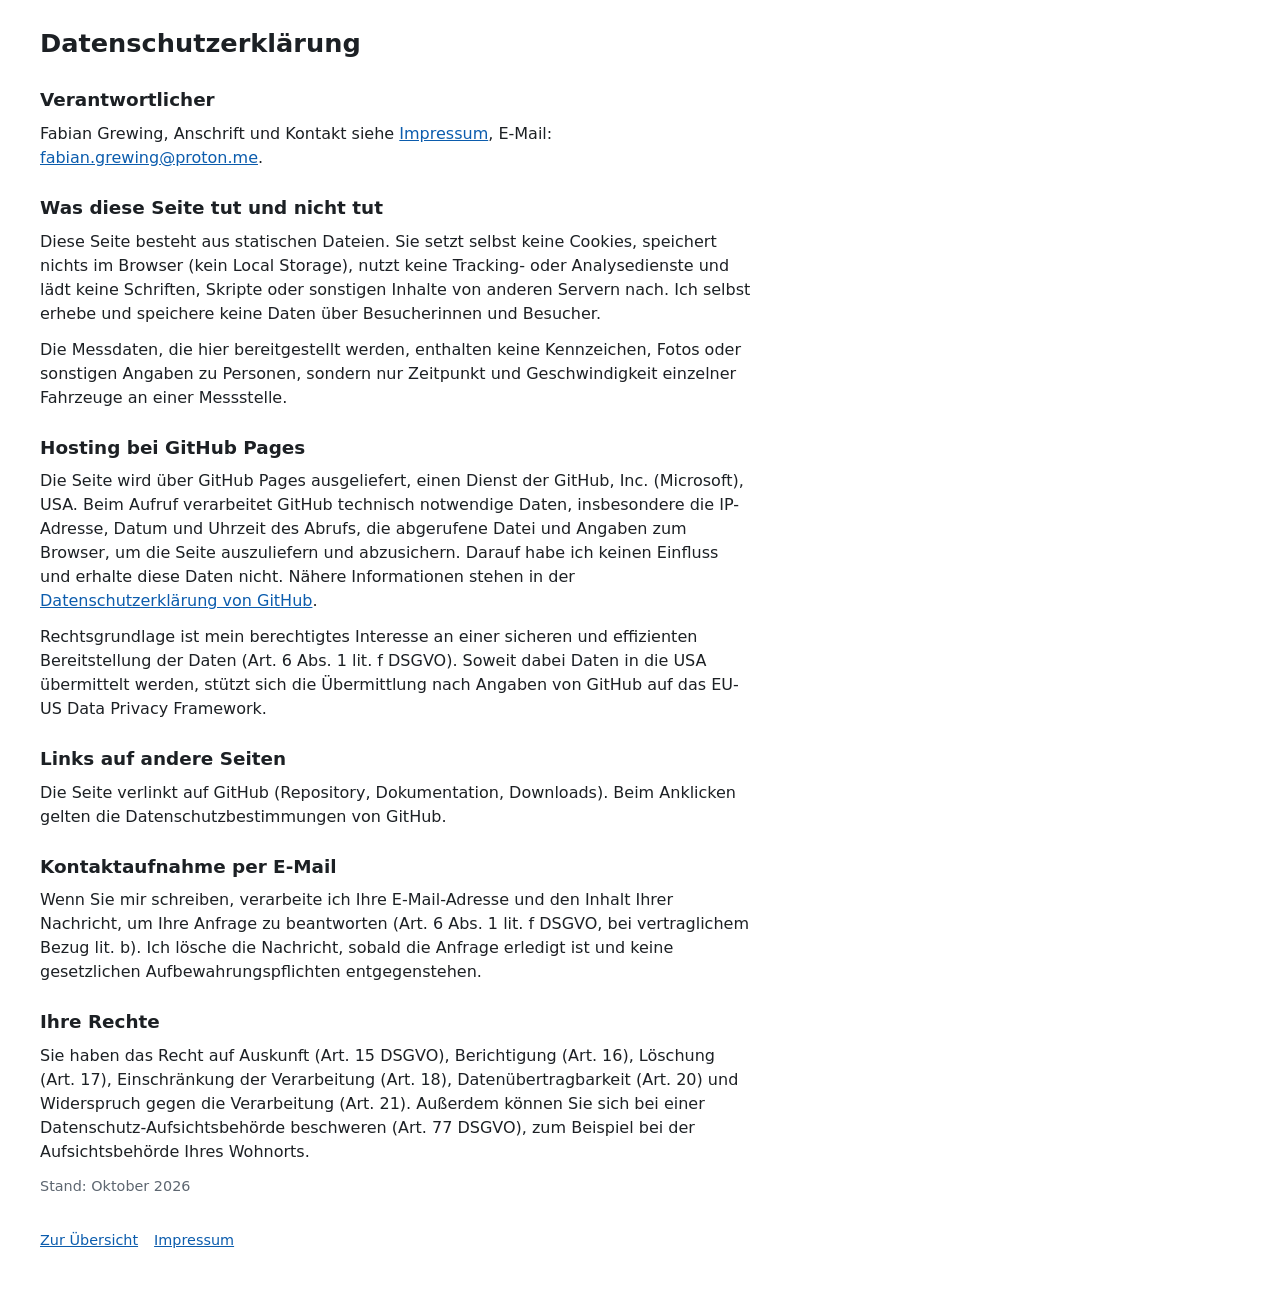
==== site/datenschutz.html @ 5bd1fc88 "Impressum und Datenschutzerklärung" ====
<!doctype html>
<!-- SPDX-License-Identifier: MIT -->
<html lang="de">
<head>
<meta charset="utf-8">
<meta name="viewport" content="width=device-width, initial-scale=1">
<title>Datenschutz – Neuss Dialogdisplays</title>
<link rel="stylesheet" href="style.css">
</head>
<body>
<main class="text">
  <h1>Datenschutzerklärung</h1>

  <h2>Verantwortlicher</h2>
  <p>
    Fabian Grewing, Anschrift und Kontakt siehe <a href="impressum.html">Impressum</a>,
    E-Mail: <a href="mailto:fabian.grewing@proton.me">fabian.grewing@proton.me</a>.
  </p>

  <h2>Was diese Seite tut und nicht tut</h2>
  <p>
    Diese Seite besteht aus statischen Dateien. Sie setzt selbst keine Cookies, speichert nichts im
    Browser (kein Local Storage), nutzt keine Tracking- oder Analysedienste und lädt keine Schriften,
    Skripte oder sonstigen Inhalte von anderen Servern nach. Ich selbst erhebe und speichere keine
    Daten über Besucherinnen und Besucher.
  </p>
  <p>
    Die Messdaten, die hier bereitgestellt werden, enthalten keine Kennzeichen, Fotos oder sonstigen
    Angaben zu Personen, sondern nur Zeitpunkt und Geschwindigkeit einzelner Fahrzeuge an einer Messstelle.
  </p>

  <h2>Hosting bei GitHub Pages</h2>
  <p>
    Die Seite wird über GitHub Pages ausgeliefert, einen Dienst der GitHub, Inc. (Microsoft), USA.
    Beim Aufruf verarbeitet GitHub technisch notwendige Daten, insbesondere die IP-Adresse, Datum und
    Uhrzeit des Abrufs, die abgerufene Datei und Angaben zum Browser, um die Seite auszuliefern und
    abzusichern. Darauf habe ich keinen Einfluss und erhalte diese Daten nicht. Nähere Informationen
    stehen in der
    <a href="https://docs.github.com/de/site-policy/privacy-policies/github-general-privacy-statement">Datenschutzerklärung von GitHub</a>.
  </p>
  <p>
    Rechtsgrundlage ist mein berechtigtes Interesse an einer sicheren und effizienten Bereitstellung der
    Daten (Art. 6 Abs. 1 lit. f DSGVO). Soweit dabei Daten in die USA übermittelt werden, stützt sich
    die Übermittlung nach Angaben von GitHub auf das EU-US Data Privacy Framework.
  </p>

  <h2>Links auf andere Seiten</h2>
  <p>
    Die Seite verlinkt auf GitHub (Repository, Dokumentation, Downloads). Beim Anklicken gelten die
    Datenschutzbestimmungen von GitHub.
  </p>

  <h2>Kontaktaufnahme per E-Mail</h2>
  <p>
    Wenn Sie mir schreiben, verarbeite ich Ihre E-Mail-Adresse und den Inhalt Ihrer Nachricht, um Ihre
    Anfrage zu beantworten (Art. 6 Abs. 1 lit. f DSGVO, bei vertraglichem Bezug lit. b). Ich lösche die
    Nachricht, sobald die Anfrage erledigt ist und keine gesetzlichen Aufbewahrungspflichten
    entgegenstehen.
  </p>

  <h2>Ihre Rechte</h2>
  <p>
    Sie haben das Recht auf Auskunft (Art. 15 DSGVO), Berichtigung (Art. 16), Löschung (Art. 17),
    Einschränkung der Verarbeitung (Art. 18), Datenübertragbarkeit (Art. 20) und Widerspruch gegen die
    Verarbeitung (Art. 21). Außerdem können Sie sich bei einer Datenschutz-Aufsichtsbehörde beschweren
    (Art. 77 DSGVO), zum Beispiel bei der Aufsichtsbehörde Ihres Wohnorts.
  </p>

  <p class="muted">Stand: Oktober 2026</p>

  <footer class="muted">
    <p><a href="index.html">Zur Übersicht</a><a href="impressum.html">Impressum</a></p>
  </footer>
</main>
</body>
</html>
---- site/style.css ----
/* SPDX-License-Identifier: MIT */
:root {
  --bg: #ffffff; --fg: #1c2024; --muted: #5d6670; --line: #d9dee3;
  --head: #f1f4f6; --link: #0b5cad; --warn: #b45309; --focus: #0b5cad;
  --bad-bg: #f6c9c9; --mid-bg: #fbe9a6;
}
@media (prefers-color-scheme: dark) {
  :root:not([data-theme="light"]) {
    --bg: #14181c; --fg: #e6e9ec; --muted: #9aa4ae; --line: #2b333b;
    --head: #1c2227; --link: #6cb2f2; --warn: #f0a24b; --focus: #6cb2f2;
    --bad-bg: #6b2a2d; --mid-bg: #5e4c14;
  }
}
* { box-sizing: border-box; }
body {
  margin: 0; padding: 24px 16px 48px; background: var(--bg); color: var(--fg);
  font: 16px/1.5 system-ui, -apple-system, "Segoe UI", Roboto, sans-serif;
}
main { max-width: 1200px; margin: 0 auto; }
h1 { font-size: 1.6rem; margin: 0 0 8px; }
p { margin: 0 0 12px; max-width: 70ch; }
a { color: var(--link); }
a:focus-visible, input:focus-visible, th button:focus-visible { outline: 2px solid var(--focus); outline-offset: 2px; }
.links { display: flex; flex-wrap: wrap; gap: 8px 20px; margin: 16px 0 24px; padding: 0; list-style: none; }
.muted { color: var(--muted); font-size: 0.9rem; }
label { display: block; font-weight: 600; margin-bottom: 4px; }
input[type="search"] {
  width: 100%; max-width: 360px; padding: 8px 10px; font: inherit;
  color: var(--fg); background: var(--bg); border: 1px solid var(--line); border-radius: 6px;
}
.tablewrap { overflow-x: auto; margin-top: 16px; border: 1px solid var(--line); border-radius: 6px; }
table { border-collapse: collapse; width: 100%; font-size: 0.9rem; }
th, td { padding: 6px 10px; text-align: left; border-bottom: 1px solid var(--line); white-space: nowrap; }
td.num, th.num { text-align: right; font-variant-numeric: tabular-nums; }
thead th { background: var(--head); position: sticky; top: 0; }
th button { all: unset; cursor: pointer; font-weight: 600; }
th button::after { content: " ↕"; color: var(--muted); }
th[aria-sort="ascending"] button::after { content: " ↑"; color: var(--fg); }
th[aria-sort="descending"] button::after { content: " ↓"; color: var(--fg); }
tbody tr:last-child td { border-bottom: 0; }
td.bad { background: var(--bad-bg); }
td.mid { background: var(--mid-bg); }
.warn { color: var(--warn); cursor: help; }
#status { margin-top: 16px; }

/* Fusszeile und Textseiten (Impressum, Datenschutz) */
footer { margin-top: 32px; }
footer a + a { margin-left: 16px; }
.text h2 { font-size: 1.15rem; margin: 24px 0 8px; }
.text ul { margin: 0 0 12px; padding-left: 1.2em; max-width: 70ch; }
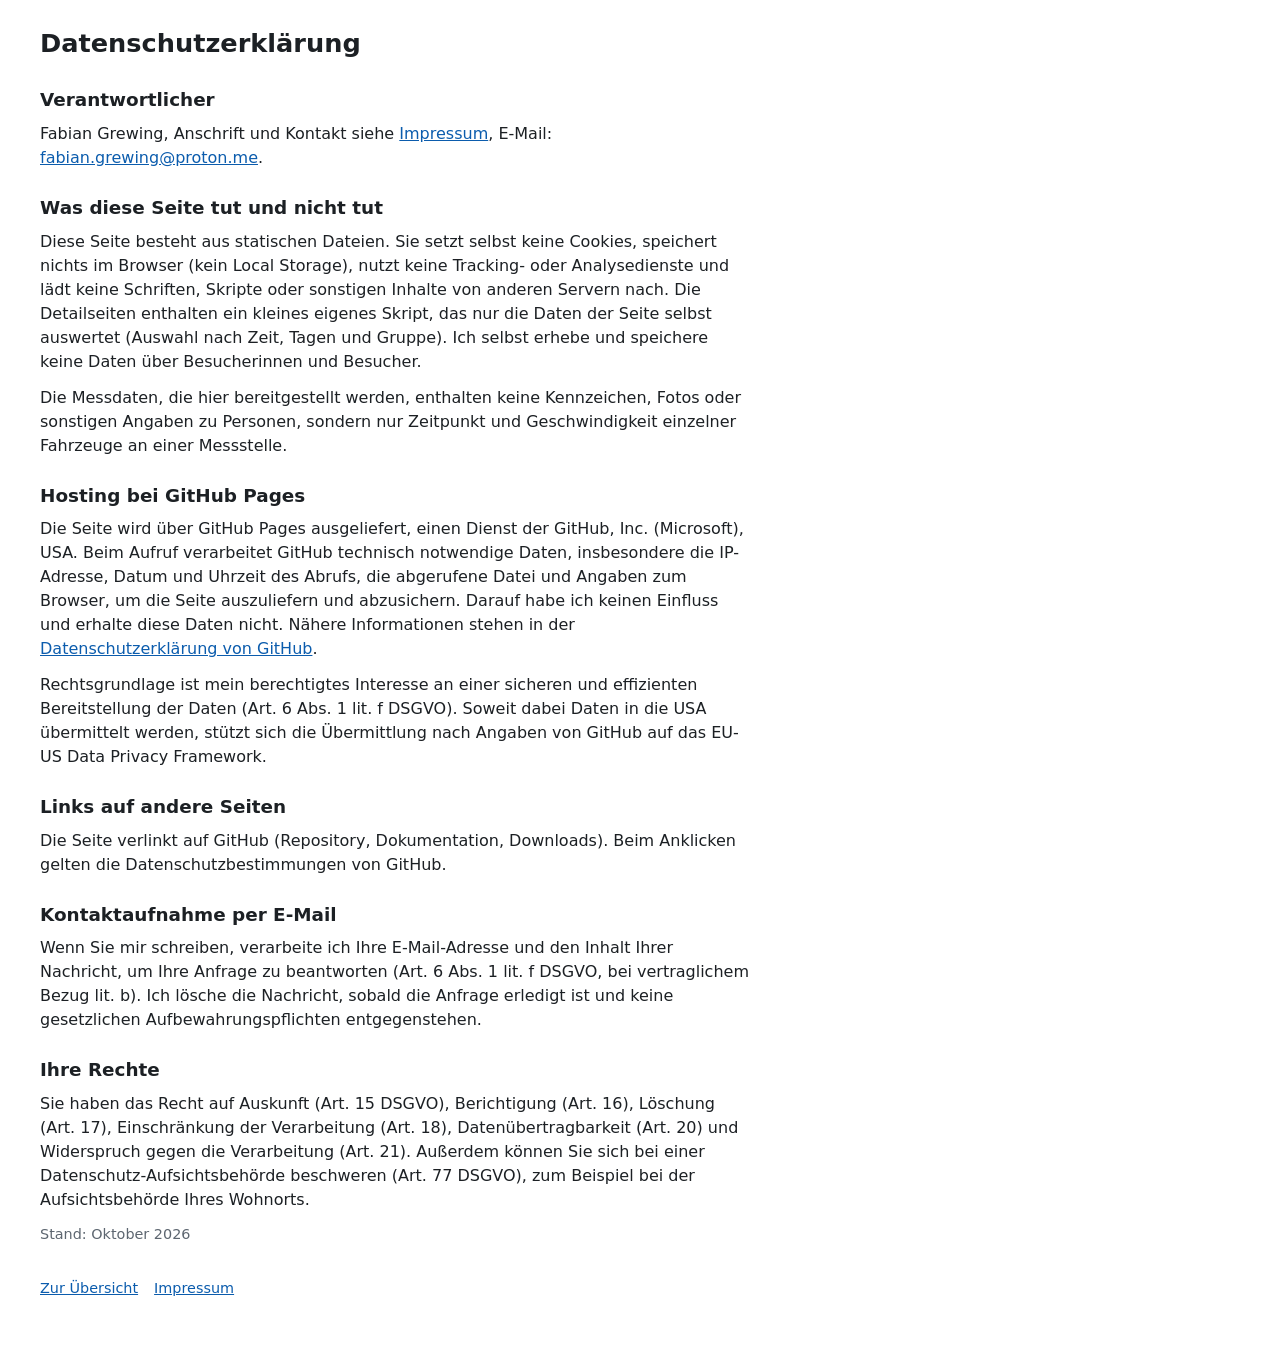
==== commit 92721f28: "Seiten: Auswahl nach Zeit, Tagen und Gruppe, Gruppentabelle, Tag/Nacht-Vergleich site/filter.js lies" ====
--- a/site/datenschutz.html
+++ b/site/datenschutz.html
@@ -21,7 +21,7 @@
   <p>
     Diese Seite besteht aus statischen Dateien. Sie setzt selbst keine Cookies, speichert nichts im
     Browser (kein Local Storage), nutzt keine Tracking- oder Analysedienste und lädt keine Schriften,
-    Skripte oder sonstigen Inhalte von anderen Servern nach. Ich selbst erhebe und speichere keine
+    Skripte oder sonstigen Inhalte von anderen Servern nach. Die Detailseiten enthalten ein kleines eigenes Skript, das nur die Daten der Seite selbst auswertet (Auswahl nach Zeit, Tagen und Gruppe). Ich selbst erhebe und speichere keine
     Daten über Besucherinnen und Besucher.
   </p>
   <p>
--- a/site/style.css
+++ b/site/style.css
@@ -48,3 +48,63 @@
 footer a + a { margin-left: 16px; }
 .text h2 { font-size: 1.15rem; margin: 24px 0 8px; }
 .text ul { margin: 0 0 12px; padding-left: 1.2em; max-width: 70ch; }
+
+/* Auswahl und Filter ueber der Tabelle */
+.controls { display: flex; flex-wrap: wrap; gap: 12px 24px; align-items: end; }
+select {
+  padding: 8px 10px; font: inherit; color: var(--fg); background: var(--bg);
+  border: 1px solid var(--line); border-radius: 6px;
+}
+select:focus-visible { outline: 2px solid var(--focus); outline-offset: 2px; }
+
+/* Detailseiten der Standorte (seiten_bauen.py) */
+:root { --ok-bg: #cfe8d5; --ok-fg: #14532d; --mid-fg: #5b4400; --bad-fg: #7f1d1d; }
+@media (prefers-color-scheme: dark) {
+  :root:not([data-theme="light"]) { --ok-bg: #1f4a2c; --ok-fg: #c8f0d2; --mid-fg: #f6e3a0; --bad-fg: #f8c9c9; }
+}
+.detail { max-width: 1000px; }
+.detail h2 { font-size: 1.3rem; margin: 32px 0 8px; }
+.detail h3 { font-size: 1.1rem; margin: 0 0 8px; }
+.detail h4 { font-size: 1rem; margin: 20px 0 6px; }
+.detail h5 { font-size: 0.95rem; margin: 12px 0 0; }
+.detail td, .detail th { white-space: normal; }
+.detail td.num, .detail th.num { white-space: nowrap; }
+.detail th[scope="row"] { font-weight: 600; }
+.detail caption { text-align: left; padding: 6px 10px; }
+.badge { display: inline-block; padding: 1px 9px; border-radius: 999px; font-size: 0.85rem; font-weight: 600; }
+.badge.ok { background: var(--ok-bg); color: var(--ok-fg); }
+.badge.mid { background: var(--mid-bg); color: var(--mid-fg); }
+.badge.bad { background: var(--bad-bg); color: var(--bad-fg); }
+.card { border: 1px solid var(--line); border-radius: 8px; padding: 4px 16px 8px; margin: 12px 0; }
+.card h4 { margin-top: 12px; }
+blockquote.verw { margin: 8px 0; padding: 2px 16px; border-left: 4px solid var(--line); background: var(--head); }
+blockquote.verw p { margin: 8px 0; }
+dl.facts { display: grid; grid-template-columns: max-content 1fr; gap: 2px 20px; margin: 8px 0 12px; }
+dl.facts dt { color: var(--muted); }
+dl.facts dd { margin: 0; }
+.messung { border-top: 1px solid var(--line); margin-top: 28px; padding-top: 12px; }
+details summary { cursor: pointer; color: var(--link); }
+@media (max-width: 600px) { dl.facts { grid-template-columns: 1fr; } dl.facts dt { margin-top: 6px; } }
+.notice { border-left: 4px solid var(--warn); background: var(--head); padding: 8px 14px; margin: 12px 0 20px; max-width: 80ch; }
+
+/* Histogramme (seiten_bauen.py, Inline-SVG) */
+:root { --h-ok: #3b82c4; --h-ueber: #d9622b; --h-nachts: #7a3fc4; --h-gitter: #d9dee3; }
+@media (prefers-color-scheme: dark) {
+  :root:not([data-theme="light"]) { --h-ok: #6cb2f2; --h-ueber: #f0925b; --h-nachts: #c39bf2; --h-gitter: #2b333b; }
+}
+figure.histfig { margin: 8px 0 12px; max-width: 760px; }
+figure.histfig figcaption { margin-top: 4px; }
+svg.hist { width: 100%; height: auto; display: block; }
+svg.hist .hist-text { fill: var(--muted); font-size: 12px; font-family: inherit; }
+svg.hist .hist-gitter { stroke: var(--h-gitter); stroke-width: 1; }
+svg.hist .hist-ok { fill: var(--h-ok); }
+svg.hist .hist-ueber { fill: var(--h-ueber); }
+svg.hist .hist-limit, svg.hist .hist-v85 { stroke: var(--fg); stroke-width: 1.2; }
+svg.hist .hist-limit { stroke-dasharray: 5 3; }
+svg.hist .hist-v85 { stroke-dasharray: 1 3; }
+svg.hist .hist-limit-text, svg.hist .hist-v85-text { fill: var(--fg); }
+svg.hist .hist-linie { fill: none; stroke-width: 2; stroke-linejoin: round; }
+svg.hist .rausch-alle { fill: var(--h-gitter); }
+svg.hist .rausch-rot { fill: var(--h-ueber); }
+svg.hist .hist-tags { stroke: var(--h-ok); }
+svg.hist .hist-nachts { stroke: var(--h-nachts); stroke-dasharray: 6 3; }
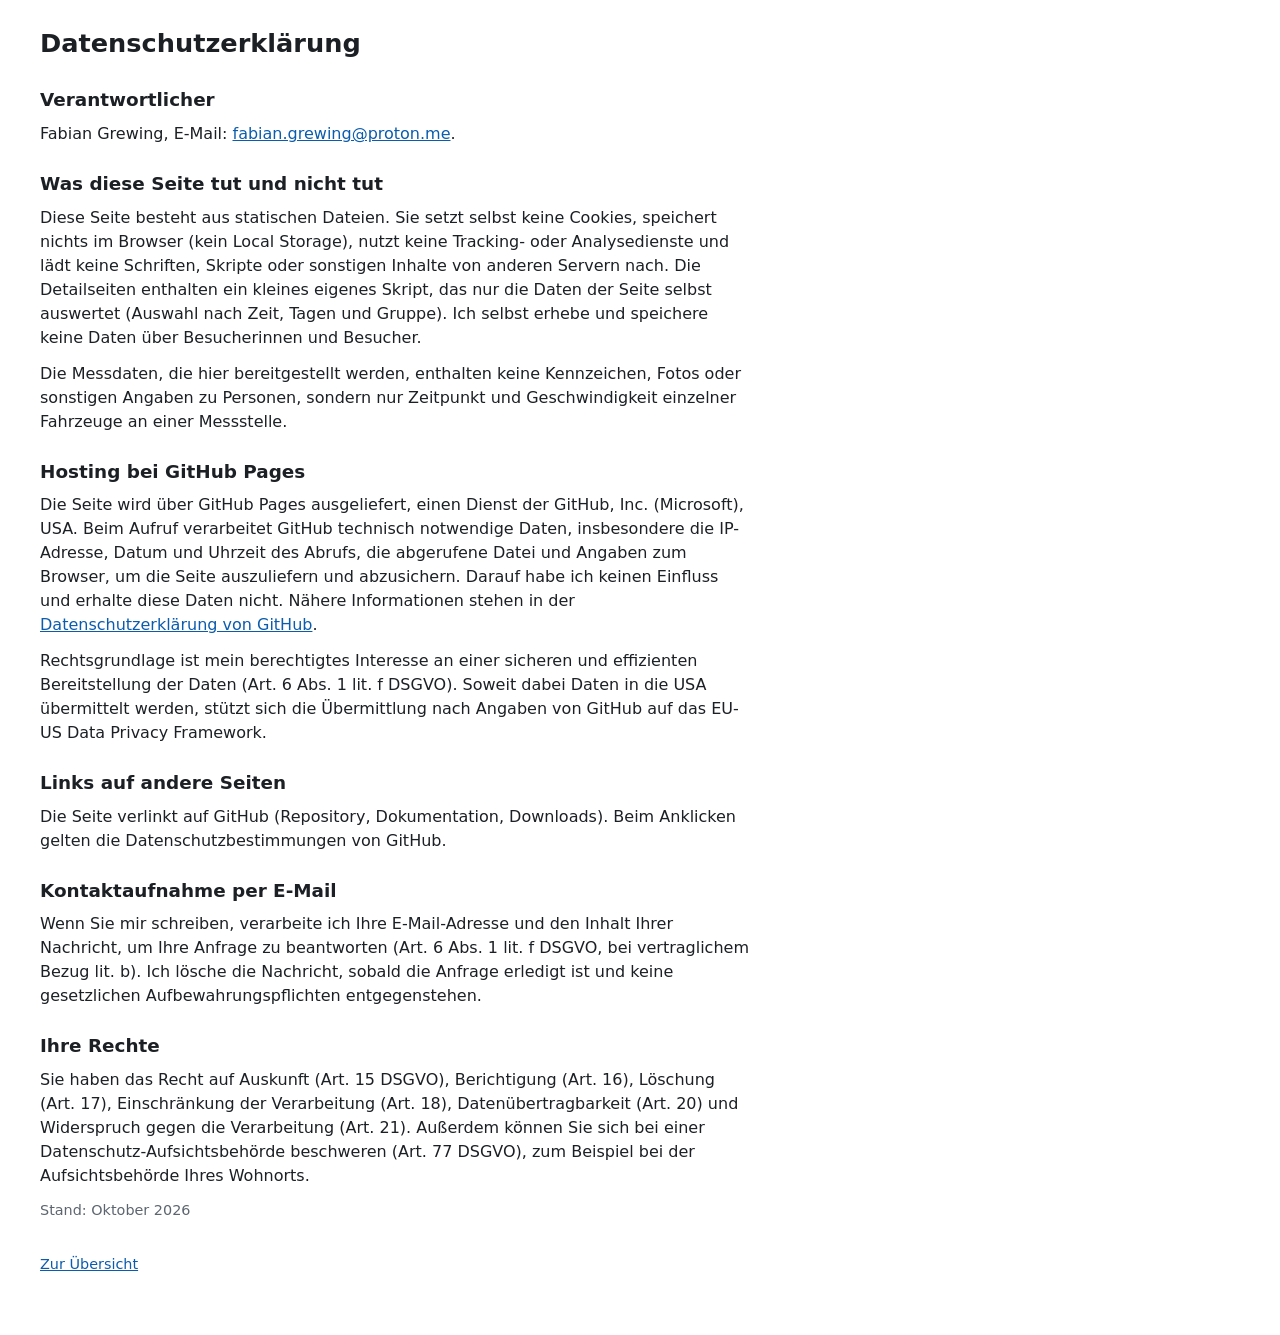
==== commit 71058815: "Impressum von der Seite entfernt Links in den Fusszeilen (Uebersicht, Detailseiten, Datenschutz), de" ====
--- a/site/datenschutz.html
+++ b/site/datenschutz.html
@@ -13,8 +13,7 @@
 
   <h2>Verantwortlicher</h2>
   <p>
-    Fabian Grewing, Anschrift und Kontakt siehe <a href="impressum.html">Impressum</a>,
-    E-Mail: <a href="mailto:fabian.grewing@proton.me">fabian.grewing@proton.me</a>.
+    Fabian Grewing, E-Mail: <a href="mailto:fabian.grewing@proton.me">fabian.grewing@proton.me</a>.
   </p>
 
   <h2>Was diese Seite tut und nicht tut</h2>
@@ -69,7 +68,7 @@
   <p class="muted">Stand: Oktober 2026</p>
 
   <footer class="muted">
-    <p><a href="index.html">Zur Übersicht</a><a href="impressum.html">Impressum</a></p>
+    <p><a href="index.html">Zur Übersicht</a></p>
   </footer>
 </main>
 </body>
--- a/site/style.css
+++ b/site/style.css
@@ -104,7 +104,76 @@
 svg.hist .hist-v85 { stroke-dasharray: 1 3; }
 svg.hist .hist-limit-text, svg.hist .hist-v85-text { fill: var(--fg); }
 svg.hist .hist-linie { fill: none; stroke-width: 2; stroke-linejoin: round; }
+svg.hist .hist-grau { fill: var(--muted); fill-opacity: 0.32; }
+svg.hist .hist-modell { fill: none; stroke: var(--fg); stroke-width: 1.8; stroke-linejoin: round; }
+svg.hist .hist-modell-links { fill: none; stroke: var(--fg); stroke-width: 1.5; stroke-dasharray: 5 4; stroke-linejoin: round; opacity: 0.75; }
 svg.hist .rausch-alle { fill: var(--h-gitter); }
 svg.hist .rausch-rot { fill: var(--h-ueber); }
-svg.hist .hist-tags { stroke: var(--h-ok); }
-svg.hist .hist-nachts { stroke: var(--h-nachts); stroke-dasharray: 6 3; }
+
+/* Lageskizze der Messstelle (seiten_bauen.py: karte_svg) */
+svg.karte { max-width: 480px; }
+svg.karte .karte-rahmen { fill: none; stroke: var(--line); }
+svg.karte .karte-haus { fill: var(--muted); fill-opacity: 0.45; }
+svg.karte .karte-eigene { fill: var(--fg); fill-opacity: 0.85; }
+svg.karte .karte-kreis { fill: var(--h-ueber); fill-opacity: 0.12; stroke: var(--h-ueber); stroke-width: 1.5; stroke-dasharray: 6 4; }
+svg.karte .karte-mitte { fill: none; stroke: var(--h-ueber); stroke-width: 2; }
+
+/* Reiter der Standortseiten (seite.js) */
+.reiter { display: flex; flex-wrap: wrap; gap: 4px; border-bottom: 2px solid var(--line); margin: 18px 0 0; }
+.reiter button { font: inherit; border: 1px solid var(--line); border-bottom: none; background: var(--head); color: var(--fg); padding: 6px 12px; border-radius: 6px 6px 0 0; cursor: pointer; }
+.reiter button[aria-selected="true"] { background: var(--bg); border-color: var(--link); color: var(--link); font-weight: 600; }
+.reiter button:focus-visible { outline: 2px solid var(--focus); outline-offset: 2px; }
+.reiter-inhalt { padding-top: 6px; }
+.reiter-inhalt > h2 { margin-top: 18px; }
+.messwahl select { max-width: 100%; }
+details.abschnitt { margin: 8px 0; }
+.abschnitt-titel { margin-bottom: 0; }
+
+/* Verhaltensgruppen: Linien und Marken (seiten_bauen.py: vg_profil_svg) */
+:root { --vg-1: #3b82c4; --vg-2: #d9622b; --vg-3: #2f9e5b; --vg-4: #7a3fc4; --vg-5: #8a8f96; }
+@media (prefers-color-scheme: dark) {
+  :root:not([data-theme="light"]) { --vg-1: #6cb2f2; --vg-2: #f0925b; --vg-3: #5fd08f; --vg-4: #c39bf2; --vg-5: #b5bcc4; }
+}
+svg.hist .vg-1 { stroke: var(--vg-1); } svg.hist .vg-2 { stroke: var(--vg-2); } svg.hist .vg-3 { stroke: var(--vg-3); }
+svg.hist .vg-4 { stroke: var(--vg-4); } svg.hist .vg-5 { stroke: var(--vg-5); }
+.vg-marke { display: inline-block; width: 14px; height: 4px; margin-right: 6px; vertical-align: middle; border-radius: 2px; }
+.vg-marke.vg-1 { background: var(--vg-1); } .vg-marke.vg-2 { background: var(--vg-2); } .vg-marke.vg-3 { background: var(--vg-3); }
+.vg-marke.vg-4 { background: var(--vg-4); } .vg-marke.vg-5 { background: var(--vg-5); }
+.vg-gesichert th, .vg-gesichert td { font-weight: 600; }
+.vg-stadtgruppe { margin-top: 2rem; }
+/* Labor-Modus (site/labor.js): Forschungsstand nur mit ?labor sichtbar */
+html:not(.labor) .labor { display: none !important; }
+html.labor .kein-labor { display: none; }
+/* V85 nach den Stufen der Verwaltung (seiten_bauen.py: klasse_v85) */
+:root { --v85-gelb: #fdf0a6; --v85-orange: #f7c27d; --v85-rot: #f1a3a3; }
+@media (prefers-color-scheme: dark) {
+  :root:not([data-theme="light"]) { --v85-gelb: #5a4a12; --v85-orange: #6f4515; --v85-rot: #7d2c30; }
+}
+td.v85-gelb { background: var(--v85-gelb); }
+td.v85-orange { background: var(--v85-orange); }
+td.v85-rot { background: var(--v85-rot); font-weight: 600; }
+
+/* Übersichtsseite: das Wichtige ohne seitliches Scrollen (site/index.html) */
+.intro { max-width: 110ch; }
+.controls .check { align-self: end; }
+.legende { font-size: 0.85rem; max-width: none; margin: 8px 0; }
+.legende span { padding: 1px 6px; border-radius: 3px; }
+.legende .v85-gelb { background: var(--v85-gelb); }
+.legende .v85-orange { background: var(--v85-orange); }
+.legende .v85-rot { background: var(--v85-rot); }
+.legende .mid { background: var(--mid-bg); }
+.legende .bad { background: var(--bad-bg); }
+.legende .warn { padding: 0; }
+table.uebersicht td.wrap { white-space: normal; }
+table.uebersicht th.num { white-space: nowrap; }
+table.uebersicht td.wrap { min-width: 12em; max-width: 26em; }
+table.uebersicht td small { display: block; color: var(--muted); font-size: 0.8rem; }
+table.uebersicht .stark { font-weight: 700; font-size: 1rem; }
+table.uebersicht .stark small { font-weight: 400; }
+details.info, details#hinweise { margin: 16px 0; max-width: 90ch; }
+details summary { cursor: pointer; font-weight: 600; }
+@media (max-width: 800px) { table.uebersicht { font-size: 0.8rem; } table.uebersicht th, table.uebersicht td { padding: 5px 6px; } }
+table.uebersicht tr.unbrauchbar td { background: none !important; color: var(--muted); font-weight: 400; opacity: 0.6; }
+table.uebersicht tr.unbrauchbar td.stark { font-size: inherit; }
+table.uebersicht td small.kaputt { color: var(--fg); font-weight: 600; opacity: 1; }
+.legende .grau { opacity: 0.6; text-decoration: underline dotted; }
